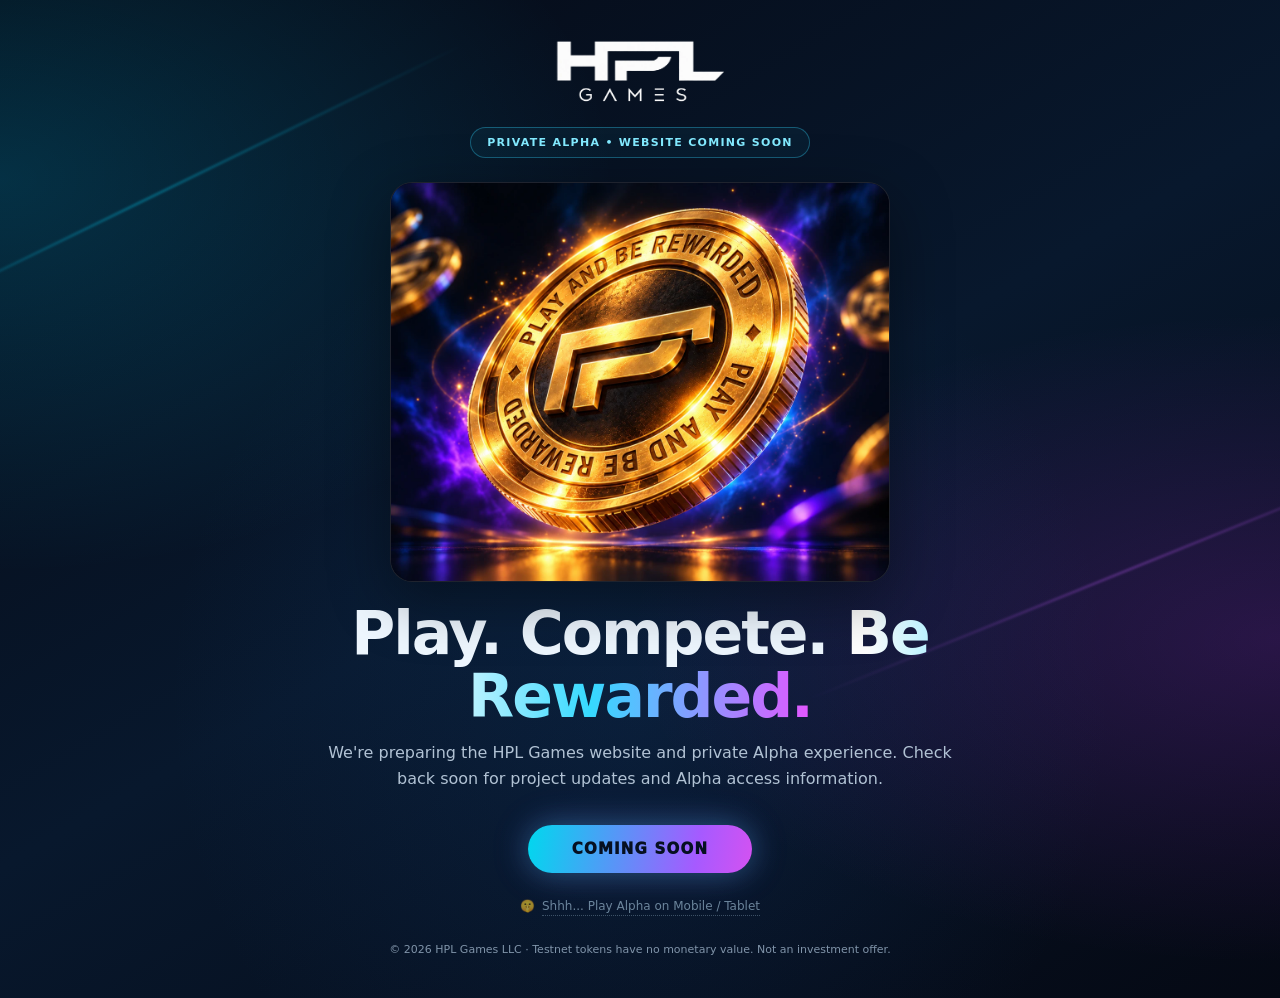
==== index.html @ 94749ba5 "Add discreet MetaMask mobile alpha entry at bottom of coming-soon splash" ====
<!doctype html><html lang="en"><head><meta charset="utf-8"><meta name="viewport" content="width=device-width,initial-scale=1"><meta name="theme-color" content="#050914"><title>HPL Games — Coming Soon</title><style>
:root{--cyan:#35d9ff;--pink:#e455ff;--text:#eef7ff}*{box-sizing:border-box}body{margin:0;min-height:100svh;background:radial-gradient(ellipse at 0% 18%,rgba(0,206,255,.19),transparent 34%),radial-gradient(ellipse at 100% 64%,rgba(200,49,255,.18),transparent 36%),radial-gradient(ellipse at 50% 70%,rgba(25,85,160,.17),transparent 52%),linear-gradient(150deg,#050914,#08182d 50%,#050914);font:16px Inter,ui-sans-serif,system-ui,-apple-system,'Segoe UI',sans-serif;color:var(--text);display:grid;place-items:center;text-align:center}.wrap{width:min(94%,800px);padding:38px 16px 42px}.brandWordmark{position:relative;display:flex;flex-direction:column;align-items:center;gap:7px;margin:0 auto 20px;width:168px}.brandHpl,.brandGames{display:block;position:relative;overflow:hidden}.brandHpl{width:168px;height:42.7px}.brandGames{width:134.4px;height:18.9px}.brandHpl img,.brandGames img{position:absolute;display:block;max-width:none;height:auto}.brandHpl img{width:280px;left:-100.8px;top:-23.31px}.brandGames img{width:252px;left:-101.71px;top:-63.49px}.eyebrow{display:inline-block;border:1px solid #35d9ff55;border-radius:100px;padding:8px 16px;color:#83eaff;background:#35d9ff0d;font-size:11px;font-weight:900;letter-spacing:1.3px}.coin{max-width:500px;margin:24px auto 16px;overflow:hidden;border:1px solid #ffffff19;border-radius:22px;background:#070b17;box-shadow:0 18px 60px #0006;position:relative}.coin img{width:100%;height:auto;display:block}.shimmer{position:absolute;inset:0;pointer-events:none;mix-blend-mode:screen;clip-path:polygon(15% 60%,18% 46%,26% 29%,40% 15%,57% 7%,69% 7%,78% 13%,83% 26%,83% 42%,76% 60%,64% 75%,47% 85%,34% 86%,23% 78%);background:linear-gradient(115deg,transparent 42%,rgba(255,207,104,.09) 46%,rgba(255,249,218,.27) 49%,rgba(255,220,151,.12) 52%,transparent 57%);background-size:300% 100%;animation:shimmer 8s ease-in-out infinite}@keyframes shimmer{0%,12%{background-position:100% 0;opacity:0}20%,52%{opacity:.85}62%,100%{background-position:0% 0;opacity:0}}h1{font-size:clamp(34px,6vw,60px);line-height:1.05;letter-spacing:-2px;margin:20px 0 12px}.accent{background:linear-gradient(90deg,#fff 5%,var(--cyan) 48%,var(--pink));background-clip:text;color:transparent}p{color:#b1c2d4;line-height:1.65;max-width:640px;margin:12px auto}footer{margin-top:30px;color:#8094a9;font-size:11px}@media(max-width:560px){.coin{max-width:360px}.wrap{padding-top:30px}}@media(prefers-reduced-motion:reduce){.shimmer{animation:none;opacity:0}}.comingSoon{display:inline-block;margin:20px auto 0;padding:15px 44px;border-radius:999px;background:linear-gradient(100deg,#00d8ee,#a65aff 75%,#d452f1);box-shadow:0 0 30px #35d9ff44,0 0 42px #a65aff33;color:#061021;font-size:15px;font-weight:950;letter-spacing:1.2px;cursor:default}.wrap{position:relative}.wrap:before,.wrap:after{content:"";position:fixed;z-index:-1;pointer-events:none;width:55vw;height:2px;filter:blur(1px);opacity:.4}.wrap:before{top:22%;left:-16%;transform:rotate(-26deg);background:linear-gradient(90deg,transparent,#00d9ff,transparent)}.wrap:after{top:63%;right:-16%;transform:rotate(-22deg);background:linear-gradient(90deg,transparent,#c05aff,transparent)}@media(max-width:560px){.comingSoon{padding:13px 32px}} .secretAlpha{margin:26px auto 0;font-size:12px;opacity:.62}.secretAlpha a{color:#a8c8df;text-decoration:none;border-bottom:1px dotted #a8c8df88;padding-bottom:2px}.secretAlpha a:hover,.secretAlpha a:focus-visible{color:#fff;opacity:1}.secretAlpha .shh{margin-right:7px}</style></head><body><main class="wrap"><div class="brandWordmark" role="img" aria-label="HPL Games"><span class="brandHpl"><img alt="" src="[data-uri]"></span><span class="brandGames"><img alt="" src="[data-uri]"></span></div><span class="eyebrow">PRIVATE ALPHA • WEBSITE COMING SOON</span><div class="coin"><img alt="HPL gold coin with Play and Be Rewarded inscription" src="[data-uri]"><div class="shimmer"></div></div><h1>Play. Compete. <span class="accent">Be Rewarded.</span></h1><p>We're preparing the HPL Games website and private Alpha experience. Check back soon for project updates and Alpha access information.</p><div class="comingSoon" aria-label="Coming soon">COMING SOON</div><div class="secretAlpha"><span class="shh" aria-hidden="true">🤫</span><a href="https://link.metamask.io/dapp/hplgames-rgb.github.io/ball-drop-poc/v3-alpha/" rel="noopener noreferrer">Shhh... Play Alpha on Mobile / Tablet</a></div><footer>© 2026 HPL Games LLC · Testnet tokens have no monetary value. Not an investment offer.</footer></main></body></html>
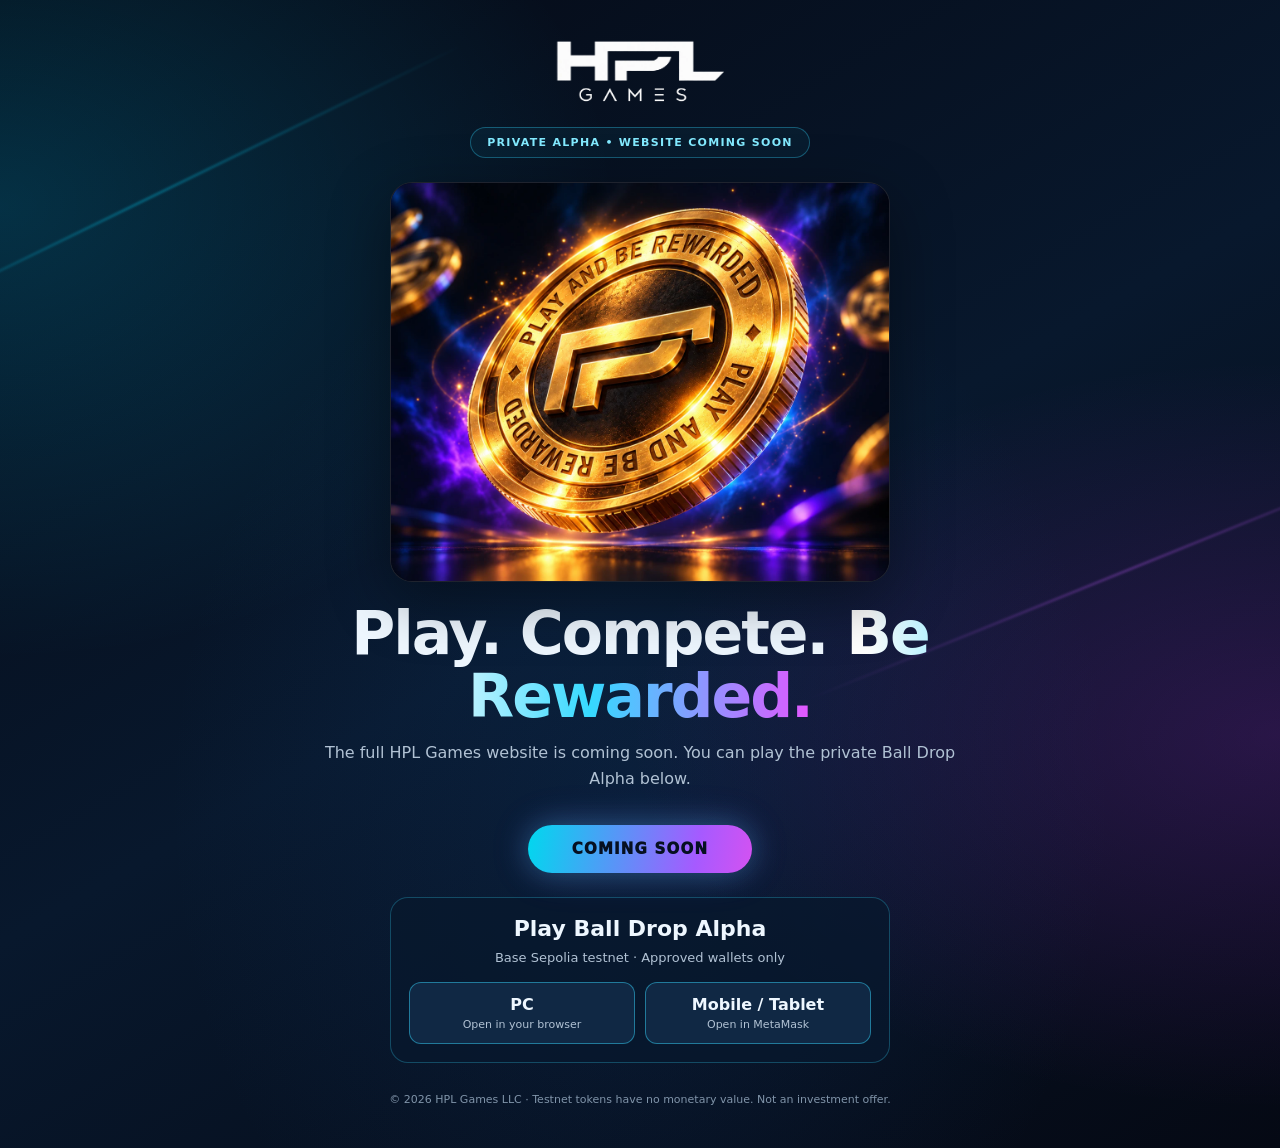
==== commit b99fb2fe: "Add desktop and MetaMask Alpha links to the splash page" ====
--- a/index.html
+++ b/index.html
@@ -1,2 +1,9 @@
 <!doctype html><html lang="en"><head><meta charset="utf-8"><meta name="viewport" content="width=device-width,initial-scale=1"><meta name="theme-color" content="#050914"><title>HPL Games — Coming Soon</title><style>
-:root{--cyan:#35d9ff;--pink:#e455ff;--text:#eef7ff}*{box-sizing:border-box}body{margin:0;min-height:100svh;background:radial-gradient(ellipse at 0% 18%,rgba(0,206,255,.19),transparent 34%),radial-gradient(ellipse at 100% 64%,rgba(200,49,255,.18),transparent 36%),radial-gradient(ellipse at 50% 70%,rgba(25,85,160,.17),transparent 52%),linear-gradient(150deg,#050914,#08182d 50%,#050914);font:16px Inter,ui-sans-serif,system-ui,-apple-system,'Segoe UI',sans-serif;color:var(--text);display:grid;place-items:center;text-align:center}.wrap{width:min(94%,800px);padding:38px 16px 42px}.brandWordmark{position:relative;display:flex;flex-direction:column;align-items:center;gap:7px;margin:0 auto 20px;width:168px}.brandHpl,.brandGames{display:block;position:relative;overflow:hidden}.brandHpl{width:168px;height:42.7px}.brandGames{width:134.4px;height:18.9px}.brandHpl img,.brandGames img{position:absolute;display:block;max-width:none;height:auto}.brandHpl img{width:280px;left:-100.8px;top:-23.31px}.brandGames img{width:252px;left:-101.71px;top:-63.49px}.eyebrow{display:inline-block;border:1px solid #35d9ff55;border-radius:100px;padding:8px 16px;color:#83eaff;background:#35d9ff0d;font-size:11px;font-weight:900;letter-spacing:1.3px}.coin{max-width:500px;margin:24px auto 16px;overflow:hidden;border:1px solid #ffffff19;border-radius:22px;background:#070b17;box-shadow:0 18px 60px #0006;position:relative}.coin img{width:100%;height:auto;display:block}.shimmer{position:absolute;inset:0;pointer-events:none;mix-blend-mode:screen;clip-path:polygon(15% 60%,18% 46%,26% 29%,40% 15%,57% 7%,69% 7%,78% 13%,83% 26%,83% 42%,76% 60%,64% 75%,47% 85%,34% 86%,23% 78%);background:linear-gradient(115deg,transparent 42%,rgba(255,207,104,.09) 46%,rgba(255,249,218,.27) 49%,rgba(255,220,151,.12) 52%,transparent 57%);background-size:300% 100%;animation:shimmer 8s ease-in-out infinite}@keyframes shimmer{0%,12%{background-position:100% 0;opacity:0}20%,52%{opacity:.85}62%,100%{background-position:0% 0;opacity:0}}h1{font-size:clamp(34px,6vw,60px);line-height:1.05;letter-spacing:-2px;margin:20px 0 12px}.accent{background:linear-gradient(90deg,#fff 5%,var(--cyan) 48%,var(--pink));background-clip:text;color:transparent}p{color:#b1c2d4;line-height:1.65;max-width:640px;margin:12px auto}footer{margin-top:30px;color:#8094a9;font-size:11px}@media(max-width:560px){.coin{max-width:360px}.wrap{padding-top:30px}}@media(prefers-reduced-motion:reduce){.shimmer{animation:none;opacity:0}}.comingSoon{display:inline-block;margin:20px auto 0;padding:15px 44px;border-radius:999px;background:linear-gradient(100deg,#00d8ee,#a65aff 75%,#d452f1);box-shadow:0 0 30px #35d9ff44,0 0 42px #a65aff33;color:#061021;font-size:15px;font-weight:950;letter-spacing:1.2px;cursor:default}.wrap{position:relative}.wrap:before,.wrap:after{content:"";position:fixed;z-index:-1;pointer-events:none;width:55vw;height:2px;filter:blur(1px);opacity:.4}.wrap:before{top:22%;left:-16%;transform:rotate(-26deg);background:linear-gradient(90deg,transparent,#00d9ff,transparent)}.wrap:after{top:63%;right:-16%;transform:rotate(-22deg);background:linear-gradient(90deg,transparent,#c05aff,transparent)}@media(max-width:560px){.comingSoon{padding:13px 32px}} .secretAlpha{margin:26px auto 0;font-size:12px;opacity:.62}.secretAlpha a{color:#a8c8df;text-decoration:none;border-bottom:1px dotted #a8c8df88;padding-bottom:2px}.secretAlpha a:hover,.secretAlpha a:focus-visible{color:#fff;opacity:1}.secretAlpha .shh{margin-right:7px}</style></head><body><main class="wrap"><div class="brandWordmark" role="img" aria-label="HPL Games"><span class="brandHpl"><img alt="" src="[data-uri]"></span><span class="brandGames"><img alt="" src="[data-uri]"></span></div><span class="eyebrow">PRIVATE ALPHA • WEBSITE COMING SOON</span><div class="coin"><img alt="HPL gold coin with Play and Be Rewarded inscription" src="[data-uri]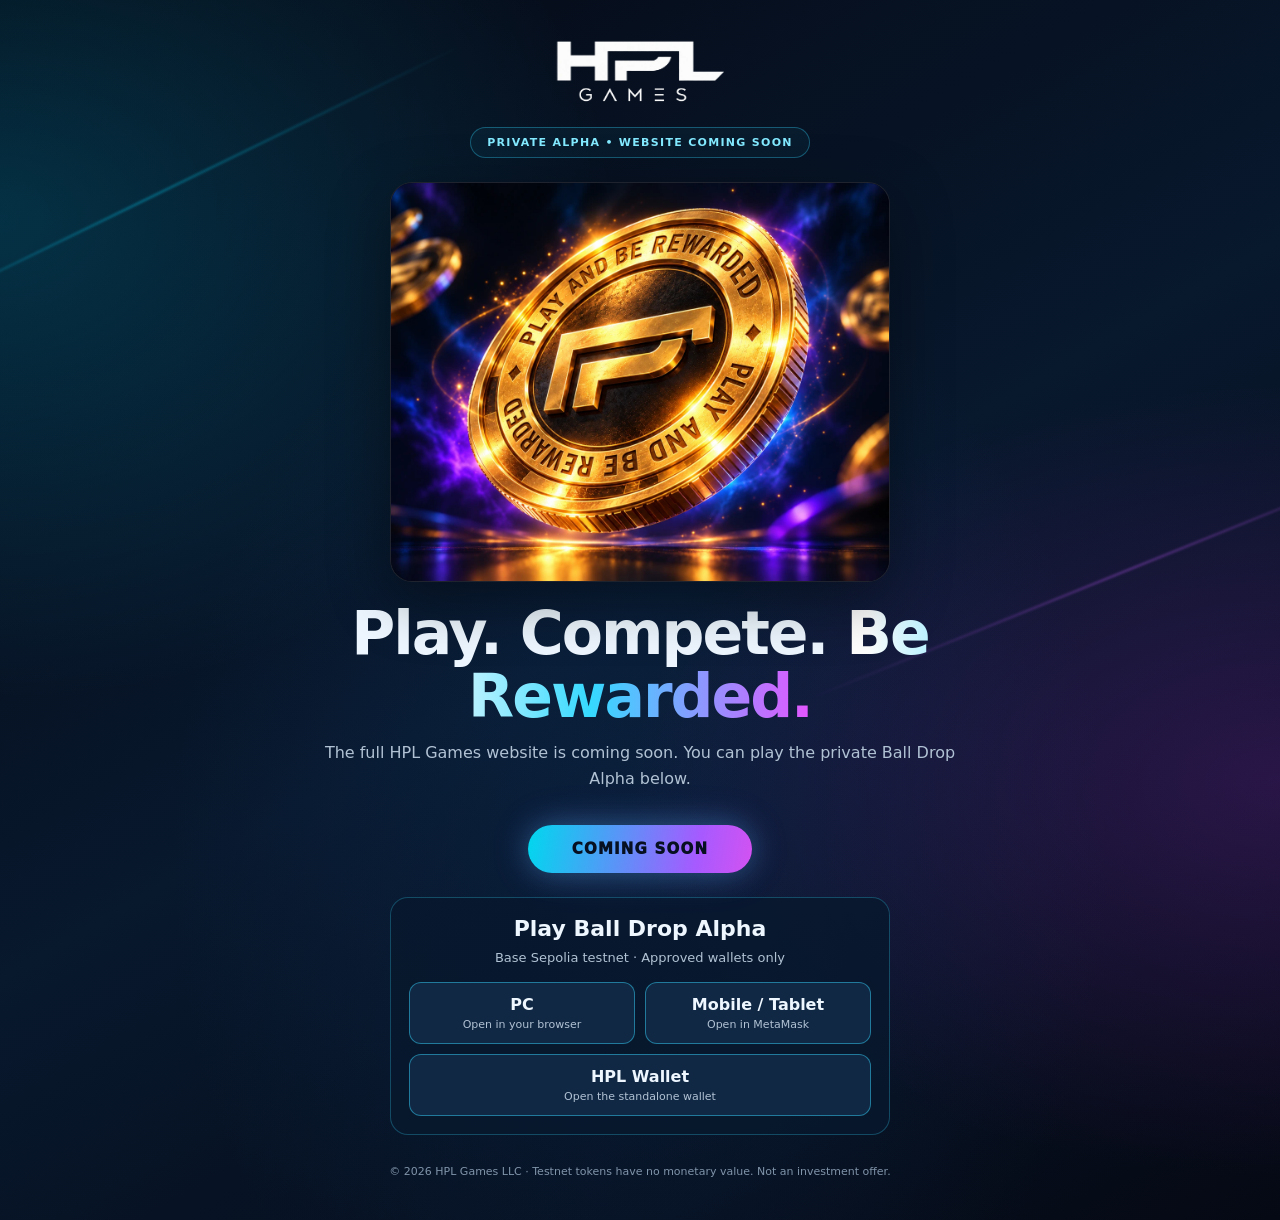
==== commit 3987a3fa: "Link the standalone HPL Wallet from the splash page" ====
--- a/index.html
+++ b/index.html
@@ -1,9 +1,10 @@
 <!doctype html><html lang="en"><head><meta charset="utf-8"><meta name="viewport" content="width=device-width,initial-scale=1"><meta name="theme-color" content="#050914"><title>HPL Games — Coming Soon</title><style>
-:root{--cyan:#35d9ff;--pink:#e455ff;--text:#eef7ff}*{box-sizing:border-box}body{margin:0;min-height:100svh;background:radial-gradient(ellipse at 0% 18%,rgba(0,206,255,.19),transparent 34%),radial-gradient(ellipse at 100% 64%,rgba(200,49,255,.18),transparent 36%),radial-gradient(ellipse at 50% 70%,rgba(25,85,160,.17),transparent 52%),linear-gradient(150deg,#050914,#08182d 50%,#050914);font:16px Inter,ui-sans-serif,system-ui,-apple-system,'Segoe UI',sans-serif;color:var(--text);display:grid;place-items:center;text-align:center}.wrap{width:min(94%,800px);padding:38px 16px 42px}.brandWordmark{position:relative;display:flex;flex-direction:column;align-items:center;gap:7px;margin:0 auto 20px;width:168px}.brandHpl,.brandGames{display:block;position:relative;overflow:hidden}.brandHpl{width:168px;height:42.7px}.brandGames{width:134.4px;height:18.9px}.brandHpl img,.brandGames img{position:absolute;display:block;max-width:none;height:auto}.brandHpl img{width:280px;left:-100.8px;top:-23.31px}.brandGames img{width:252px;left:-101.71px;top:-63.49px}.eyebrow{display:inline-block;border:1px solid #35d9ff55;border-radius:100px;padding:8px 16px;color:#83eaff;background:#35d9ff0d;font-size:11px;font-weight:900;letter-spacing:1.3px}.coin{max-width:500px;margin:24px auto 16px;overflow:hidden;border:1px solid #ffffff19;border-radius:22px;background:#070b17;box-shadow:0 18px 60px #0006;position:relative}.coin img{width:100%;height:auto;display:block}.shimmer{position:absolute;inset:0;pointer-events:none;mix-blend-mode:screen;clip-path:polygon(15% 60%,18% 46%,26% 29%,40% 15%,57% 7%,69% 7%,78% 13%,83% 26%,83% 42%,76% 60%,64% 75%,47% 85%,34% 86%,23% 78%);background:linear-gradient(115deg,transparent 42%,rgba(255,207,104,.09) 46%,rgba(255,249,218,.27) 49%,rgba(255,220,151,.12) 52%,transparent 57%);background-size:300% 100%;animation:shimmer 8s ease-in-out infinite}@keyframes shimmer{0%,12%{background-position:100% 0;opacity:0}20%,52%{opacity:.85}62%,100%{background-position:0% 0;opacity:0}}h1{font-size:clamp(34px,6vw,60px);line-height:1.05;letter-spacing:-2px;margin:20px 0 12px}.accent{background:linear-gradient(90deg,#fff 5%,var(--cyan) 48%,var(--pink));background-clip:text;color:transparent}p{color:#b1c2d4;line-height:1.65;max-width:640px;margin:12px auto}footer{margin-top:30px;color:#8094a9;font-size:11px}@media(max-width:560px){.coin{max-width:360px}.wrap{padding-top:30px}}@media(prefers-reduced-motion:reduce){.shimmer{animation:none;opacity:0}}.comingSoon{display:inline-block;margin:20px auto 0;padding:15px 44px;border-radius:999px;background:linear-gradient(100deg,#00d8ee,#a65aff 75%,#d452f1);box-shadow:0 0 30px #35d9ff44,0 0 42px #a65aff33;color:#061021;font-size:15px;font-weight:950;letter-spacing:1.2px;cursor:default}.wrap{position:relative}.wrap:before,.wrap:after{content:"";position:fixed;z-index:-1;pointer-events:none;width:55vw;height:2px;filter:blur(1px);opacity:.4}.wrap:before{top:22%;left:-16%;transform:rotate(-26deg);background:linear-gradient(90deg,transparent,#00d9ff,transparent)}.wrap:after{top:63%;right:-16%;transform:rotate(-22deg);background:linear-gradient(90deg,transparent,#c05aff,transparent)}@media(max-width:560px){.comingSoon{padding:13px 32px}} .alpha-entry{margin:24px auto 0;max-width:500px;padding:18px;border:1px solid #35d9ff44;border-radius:18px;background:#08182dcc}.alpha-entry h2{margin:0;font-size:22px}.alpha-entry p{margin:6px 0 14px;font-size:13px}.alpha-options{display:grid;grid-template-columns:repeat(2,minmax(0,1fr));gap:10px}.alpha-options a{display:grid;align-content:center;gap:4px;min-height:62px;padding:8px;color:var(--text);background:#102844;border:1px solid #35d9ff77;border-radius:12px;text-decoration:none;font-weight:800}.alpha-options a:hover,.alpha-options a:focus-visible{background:#193a60;border-color:var(--cyan)}.alpha-options small{font-size:11px;font-weight:500;color:#b1c2d4}</style></head><body><main class="wrap"><div class="brandWordmark" role="img" aria-label="HPL Games"><span class="brandHpl"><img alt="" src="[data-uri]"></span><span class="brandGames"><img alt="" src="[data-uri]"></span></div><span class="eyebrow">PRIVATE ALPHA • WEBSITE COMING SOON</span><div class="coin"><img alt="HPL gold coin with Play and Be Rewarded inscription" src="[data-uri]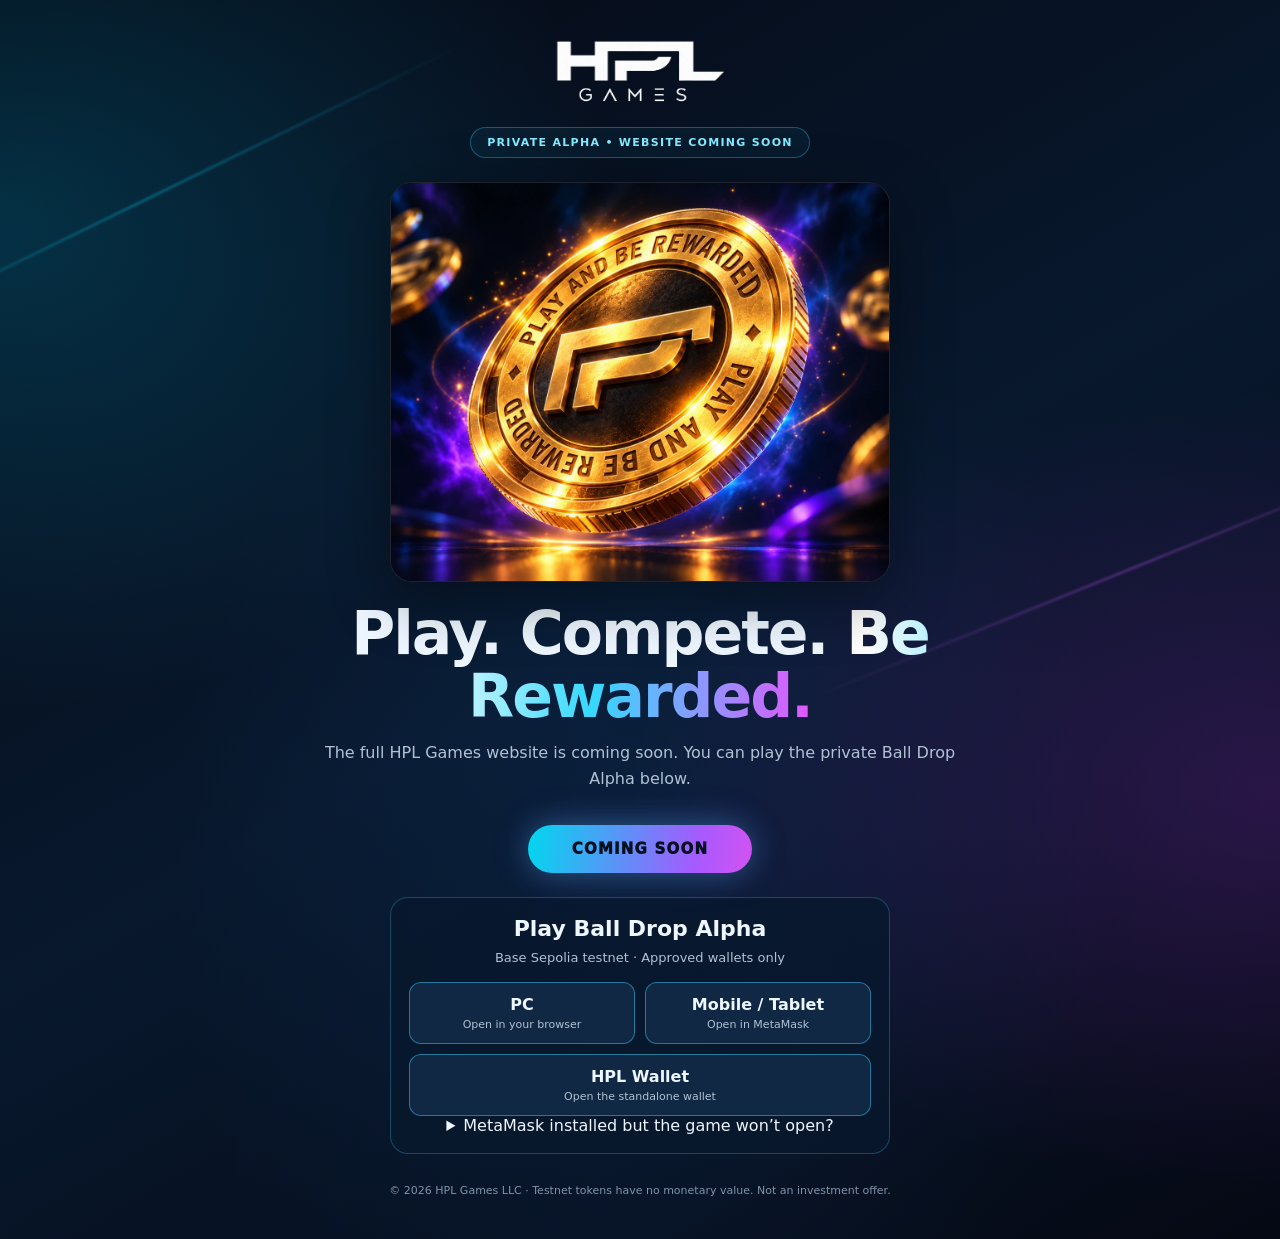
==== commit 352cb2f1: "Open Ball Drop directly in MetaMask on Android tablets" ====
--- a/index.html
+++ b/index.html
@@ -4,7 +4,18 @@
 <p>Base Sepolia testnet · Approved wallets only</p>
 <div class="alpha-options">
 <a href="/alpha/">PC <small>Open in your browser</small></a>
-<a href="https://link.metamask.io/dapp/hplgames.com/alpha/">Mobile / Tablet <small>Open in MetaMask</small></a>
-<a class="alpha-wallet-link" href="https://hplgames-rgb.github.io/ball-drop-poc/wallet/">HPL Wallet <small>Open the standalone wallet</small></a>
+<a id="play-mobile" href="https://link.metamask.io/dapp/hplgames.com/alpha/">Mobile / Tablet <small>Open in MetaMask</small></a>
+<a class="alpha-wallet-link" href="/wallet/">HPL Wallet <small>Open the standalone wallet</small></a>
 </div>
-</section><footer>© 2026 HPL Games LLC · Testnet tokens have no monetary value. Not an investment offer.</footer></main></body></html>+<details id="metamask-help"><summary>MetaMask installed but the game won’t open?</summary><p>In MetaMask, tap Explore, open its browser, and enter <strong>https://hplgames.com/alpha/</strong>.</p></details>
+</section><footer>© 2026 HPL Games LLC · Testnet tokens have no monetary value. Not an investment offer.</footer></main><script>
+const playMobile = document.getElementById("play-mobile");
+const metaMaskHelp = document.getElementById("metamask-help");
+if (/MetaMaskMobile/i.test(navigator.userAgent)) {
+  playMobile.href = "/alpha/";
+} else if (/Android/i.test(navigator.userAgent)) {
+  const fallback = encodeURIComponent("https://hplgames.com/#metamask-help");
+  playMobile.href = "intent://link.metamask.io/dapp/hplgames.com/alpha/#Intent;scheme=https;package=io.metamask;S.browser_fallback_url=" + fallback + ";end";
+}
+if (location.hash === "#metamask-help") metaMaskHelp.open = true;
+</script></body></html>
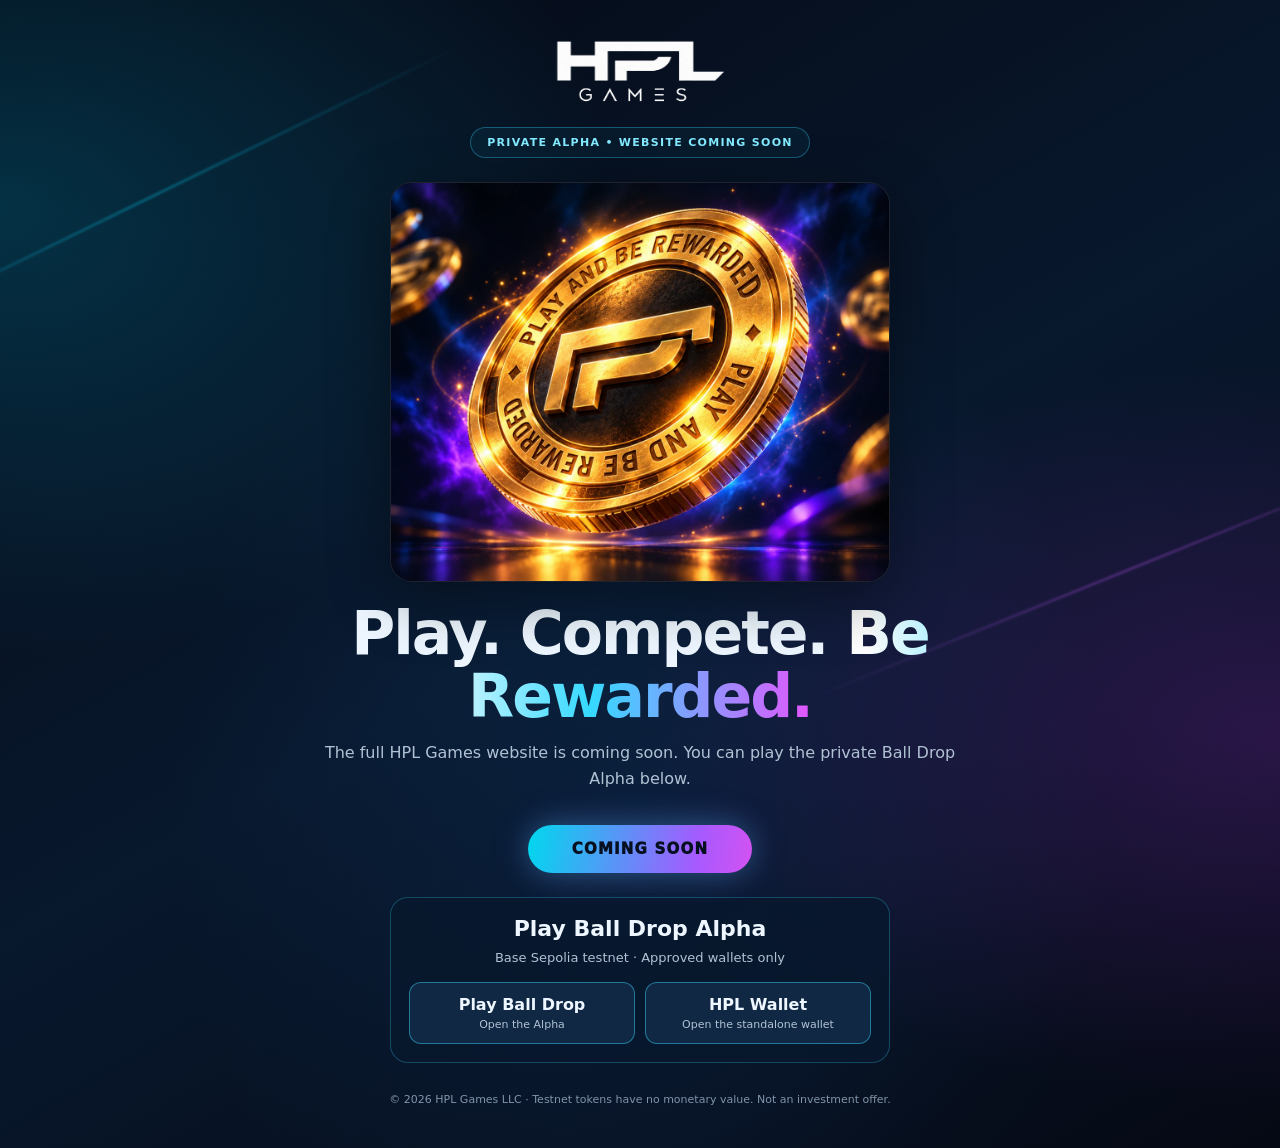
==== commit fbc4f693: "Simplify Ball Drop launch and open wallet in mobile MetaMask" ====
--- a/index.html
+++ b/index.html
@@ -1,21 +1,9 @@
 <!doctype html><html lang="en"><head><meta charset="utf-8"><meta name="viewport" content="width=device-width,initial-scale=1"><meta name="theme-color" content="#050914"><title>HPL Games — Coming Soon</title><style>
-:root{--cyan:#35d9ff;--pink:#e455ff;--text:#eef7ff}*{box-sizing:border-box}body{margin:0;min-height:100svh;background:radial-gradient(ellipse at 0% 18%,rgba(0,206,255,.19),transparent 34%),radial-gradient(ellipse at 100% 64%,rgba(200,49,255,.18),transparent 36%),radial-gradient(ellipse at 50% 70%,rgba(25,85,160,.17),transparent 52%),linear-gradient(150deg,#050914,#08182d 50%,#050914);font:16px Inter,ui-sans-serif,system-ui,-apple-system,'Segoe UI',sans-serif;color:var(--text);display:grid;place-items:center;text-align:center}.wrap{width:min(94%,800px);padding:38px 16px 42px}.brandWordmark{position:relative;display:flex;flex-direction:column;align-items:center;gap:7px;margin:0 auto 20px;width:168px}.brandHpl,.brandGames{display:block;position:relative;overflow:hidden}.brandHpl{width:168px;height:42.7px}.brandGames{width:134.4px;height:18.9px}.brandHpl img,.brandGames img{position:absolute;display:block;max-width:none;height:auto}.brandHpl img{width:280px;left:-100.8px;top:-23.31px}.brandGames img{width:252px;left:-101.71px;top:-63.49px}.eyebrow{display:inline-block;border:1px solid #35d9ff55;border-radius:100px;padding:8px 16px;color:#83eaff;background:#35d9ff0d;font-size:11px;font-weight:900;letter-spacing:1.3px}.coin{max-width:500px;margin:24px auto 16px;overflow:hidden;border:1px solid #ffffff19;border-radius:22px;background:#070b17;box-shadow:0 18px 60px #0006;position:relative}.coin img{width:100%;height:auto;display:block}.shimmer{position:absolute;inset:0;pointer-events:none;mix-blend-mode:screen;clip-path:polygon(15% 60%,18% 46%,26% 29%,40% 15%,57% 7%,69% 7%,78% 13%,83% 26%,83% 42%,76% 60%,64% 75%,47% 85%,34% 86%,23% 78%);background:linear-gradient(115deg,transparent 42%,rgba(255,207,104,.09) 46%,rgba(255,249,218,.27) 49%,rgba(255,220,151,.12) 52%,transparent 57%);background-size:300% 100%;animation:shimmer 8s ease-in-out infinite}@keyframes shimmer{0%,12%{background-position:100% 0;opacity:0}20%,52%{opacity:.85}62%,100%{background-position:0% 0;opacity:0}}h1{font-size:clamp(34px,6vw,60px);line-height:1.05;letter-spacing:-2px;margin:20px 0 12px}.accent{background:linear-gradient(90deg,#fff 5%,var(--cyan) 48%,var(--pink));background-clip:text;color:transparent}p{color:#b1c2d4;line-height:1.65;max-width:640px;margin:12px auto}footer{margin-top:30px;color:#8094a9;font-size:11px}@media(max-width:560px){.coin{max-width:360px}.wrap{padding-top:30px}}@media(prefers-reduced-motion:reduce){.shimmer{animation:none;opacity:0}}.comingSoon{display:inline-block;margin:20px auto 0;padding:15px 44px;border-radius:999px;background:linear-gradient(100deg,#00d8ee,#a65aff 75%,#d452f1);box-shadow:0 0 30px #35d9ff44,0 0 42px #a65aff33;color:#061021;font-size:15px;font-weight:950;letter-spacing:1.2px;cursor:default}.wrap{position:relative}.wrap:before,.wrap:after{content:"";position:fixed;z-index:-1;pointer-events:none;width:55vw;height:2px;filter:blur(1px);opacity:.4}.wrap:before{top:22%;left:-16%;transform:rotate(-26deg);background:linear-gradient(90deg,transparent,#00d9ff,transparent)}.wrap:after{top:63%;right:-16%;transform:rotate(-22deg);background:linear-gradient(90deg,transparent,#c05aff,transparent)}@media(max-width:560px){.comingSoon{padding:13px 32px}} .alpha-entry{margin:24px auto 0;max-width:500px;padding:18px;border:1px solid #35d9ff44;border-radius:18px;background:#08182dcc}.alpha-entry h2{margin:0;font-size:22px}.alpha-entry p{margin:6px 0 14px;font-size:13px}.alpha-options{display:grid;grid-template-columns:repeat(2,minmax(0,1fr));gap:10px}.alpha-options a{display:grid;align-content:center;gap:4px;min-height:62px;padding:8px;color:var(--text);background:#102844;border:1px solid #35d9ff77;border-radius:12px;text-decoration:none;font-weight:800}.alpha-options a:hover,.alpha-options a:focus-visible{background:#193a60;border-color:var(--cyan)}.alpha-options small{font-size:11px;font-weight:500;color:#b1c2d4}.alpha-options .alpha-wallet-link{grid-column:1/-1}</style></head><body><main class="wrap"><div class="brandWordmark" role="img" aria-label="HPL Games"><span class="brandHpl"><img alt="" src="[data-uri]"></span><span class="brandGames"><img alt="" src="[data-uri]"></span></div><span class="eyebrow">PRIVATE ALPHA • WEBSITE COMING SOON</span><div class="coin"><img alt="HPL gold coin with Play and Be Rewarded inscription" src="[data-uri]